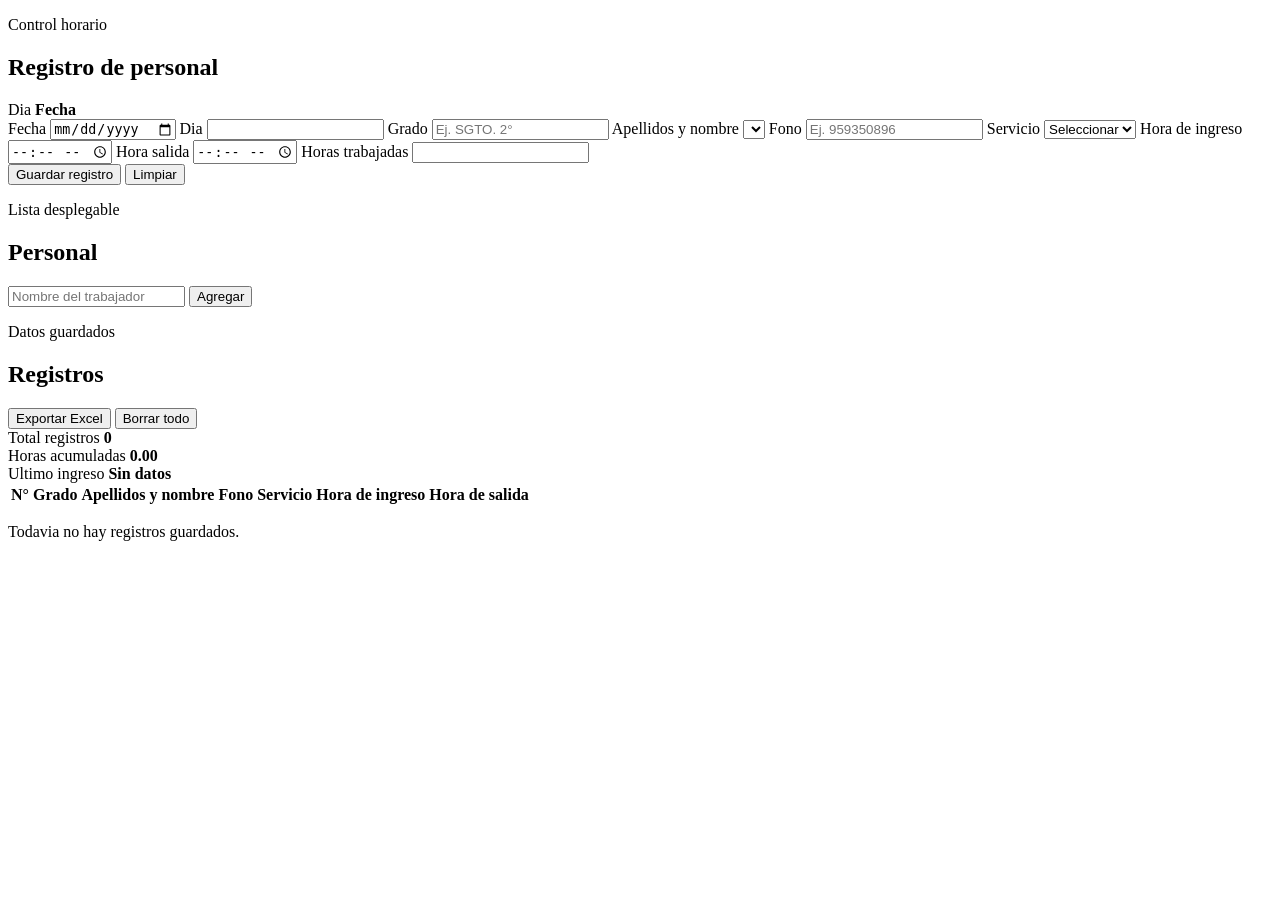
==== formulario-registro.html @ 1613841f "Add initial personal registration form HTML" ====
<!doctype html>
<html lang="es">
  <head>
    <meta charset="utf-8" />
    <meta name="viewport" content="width=device-width, initial-scale=1" />
    <title>Formulario de registro de personal</title>
    <link rel="stylesheet" href="formulario-registro.css" />
  </head>
  <body>
    <main class="app-shell">
      <section class="panel form-panel" aria-labelledby="form-title">
        <div class="panel-header">
          <div>
            <p class="eyebrow">Control horario</p>
            <h1 id="form-title">Registro de personal</h1>
          </div>
          <div class="today-card">
            <span id="todayDay">Dia</span>
            <strong id="todayDate">Fecha</strong>
          </div>
        </div>

        <form id="attendanceForm" autocomplete="off">
          <div class="field-grid">
            <label>
              Fecha
              <input id="dateInput" name="date" type="date" required />
            </label>

            <label>
              Dia
              <input id="dayInput" name="day" type="text" readonly />
            </label>

            <label>
              Grado
              <input id="gradeInput" name="grade" type="text" placeholder="Ej. SGTO. 2°" required />
            </label>

            <label>
              Apellidos y nombre
              <select id="personInput" name="person" required></select>
            </label>

            <label>
              Fono
              <input id="phoneInput" name="phone" type="tel" placeholder="Ej. 959350896" />
            </label>

            <label>
              Servicio
              <select id="serviceInput" name="service" required>
                <option value="">Seleccionar</option>
                <option value="F">F</option>
                <option value="S">S</option>
              </select>
            </label>

            <label>
              Hora de ingreso
              <input id="startInput" name="start" type="time" required />
            </label>

            <label>
              Hora salida
              <input id="endInput" name="end" type="time" required />
            </label>

            <label class="wide">
              Horas trabajadas
              <input id="hoursInput" name="hours" type="text" readonly />
            </label>
          </div>

          <div class="form-actions">
            <button type="submit" class="primary-button" id="saveButton">Guardar registro</button>
            <button type="button" class="secondary-button" id="resetButton">Limpiar</button>
          </div>
        </form>
      </section>

      <section class="panel side-panel" aria-labelledby="people-title">
        <div class="panel-header compact">
          <div>
            <p class="eyebrow">Lista desplegable</p>
            <h2 id="people-title">Personal</h2>
          </div>
        </div>

        <div class="add-person">
          <input id="newPersonInput" type="text" placeholder="Nombre del trabajador" />
          <button type="button" id="addPersonButton">Agregar</button>
        </div>

        <ul id="peopleList" class="people-list" aria-live="polite"></ul>
      </section>

      <section class="panel table-panel" aria-labelledby="records-title">
        <div class="panel-header compact">
          <div>
            <p class="eyebrow">Datos guardados</p>
            <h2 id="records-title">Registros</h2>
          </div>
          <div class="table-actions">
            <button type="button" class="secondary-button" id="exportButton">Exportar Excel</button>
            <button type="button" class="danger-button" id="clearButton">Borrar todo</button>
          </div>
        </div>

        <div class="summary-strip">
          <div>
            <span>Total registros</span>
            <strong id="totalRecords">0</strong>
          </div>
          <div>
            <span>Horas acumuladas</span>
            <strong id="totalHours">0.00</strong>
          </div>
          <div>
            <span>Ultimo ingreso</span>
            <strong id="lastRecord">Sin datos</strong>
          </div>
        </div>

        <div class="table-wrap">
          <table>
            <thead>
              <tr>
                <th>N°</th>
                <th>Grado</th>
                <th>Apellidos y nombre</th>
                <th>Fono</th>
                <th>Servicio</th>
                <th>Hora de ingreso</th>
                <th>Hora de salida</th>
                <th></th>
              </tr>
            </thead>
            <tbody id="recordsBody"></tbody>
          </table>
          <p id="emptyState" class="empty-state">Todavia no hay registros guardados.</p>
        </div>
      </section>
    </main>

    <script src="formulario-registro.js"></script>
  </body>
</html>
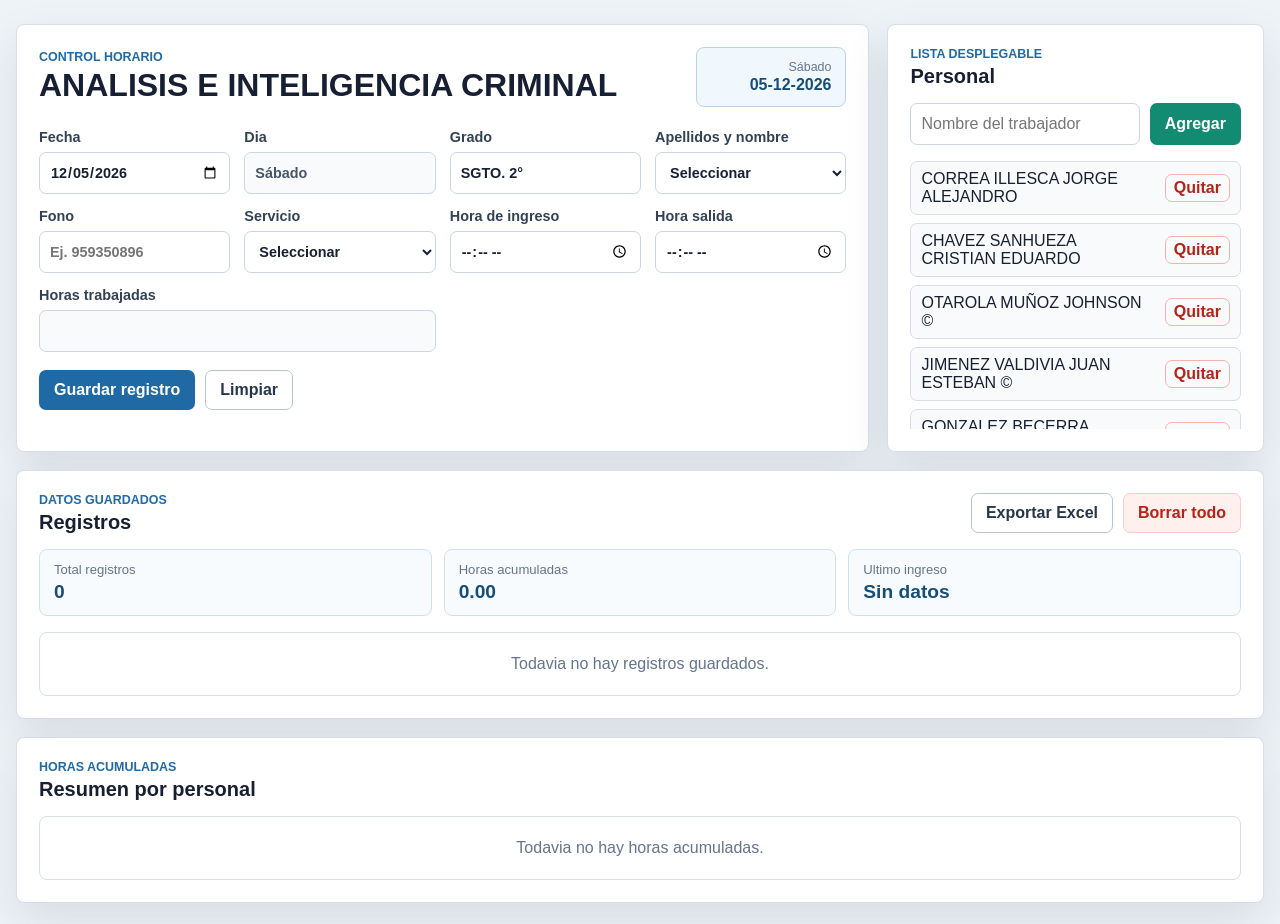
==== commit ca6f33c7: "Add files via upload" ====
--- a/formulario-registro.html
+++ b/formulario-registro.html
@@ -12,7 +12,7 @@
         <div class="panel-header">
           <div>
             <p class="eyebrow">Control horario</p>
-            <h1 id="form-title">Registro de personal</h1>
+            <h1 id="form-title">ANALISIS E INTELIGENCIA CRIMINAL</h1>
           </div>
           <div class="today-card">
             <span id="todayDay">Dia</span>
@@ -127,12 +127,15 @@
             <thead>
               <tr>
                 <th>N°</th>
+                <th>Fecha</th>
+                <th>Dia</th>
                 <th>Grado</th>
                 <th>Apellidos y nombre</th>
                 <th>Fono</th>
                 <th>Servicio</th>
                 <th>Hora de ingreso</th>
                 <th>Hora de salida</th>
+                <th>Horas</th>
                 <th></th>
               </tr>
             </thead>
@@ -141,6 +144,29 @@
           <p id="emptyState" class="empty-state">Todavia no hay registros guardados.</p>
         </div>
       </section>
+
+      <section class="panel table-panel" aria-labelledby="person-summary-title">
+        <div class="panel-header compact">
+          <div>
+            <p class="eyebrow">Horas acumuladas</p>
+            <h2 id="person-summary-title">Resumen por personal</h2>
+          </div>
+        </div>
+
+        <div class="table-wrap summary-table-wrap">
+          <table>
+            <thead>
+              <tr>
+                <th>Apellidos y nombre</th>
+                <th>Total registros</th>
+                <th>Horas acumuladas</th>
+              </tr>
+            </thead>
+            <tbody id="personSummaryBody"></tbody>
+          </table>
+          <p class="empty-state">Todavia no hay horas acumuladas.</p>
+        </div>
+      </section>
     </main>
 
     <script src="formulario-registro.js"></script>
--- a/formulario-registro.css
+++ b/formulario-registro.css
@@ -0,0 +1,387 @@
+:root {
+  color-scheme: light;
+  font-family: Inter, "Segoe UI", Arial, sans-serif;
+  --ink: #172033;
+  --muted: #64748b;
+  --line: #d7dee9;
+  --panel: #ffffff;
+  --canvas: #eef3f8;
+  --brand: #1f6aa5;
+  --brand-dark: #174e78;
+  --accent: #138a72;
+  --danger: #b42318;
+  --danger-soft: #fff0ee;
+  --shadow: 0 18px 45px rgba(23, 32, 51, 0.1);
+}
+
+* {
+  box-sizing: border-box;
+}
+
+body {
+  margin: 0;
+  min-height: 100vh;
+  background: var(--canvas);
+  color: var(--ink);
+}
+
+button,
+input,
+select {
+  font: inherit;
+}
+
+.app-shell {
+  display: grid;
+  grid-template-columns: minmax(0, 1.7fr) minmax(280px, 0.75fr);
+  gap: 18px;
+  width: min(1280px, calc(100% - 32px));
+  margin: 24px auto;
+}
+
+.panel {
+  background: var(--panel);
+  border: 1px solid var(--line);
+  border-radius: 8px;
+  box-shadow: var(--shadow);
+}
+
+.form-panel,
+.side-panel,
+.table-panel {
+  padding: 22px;
+}
+
+.table-panel {
+  grid-column: 1 / -1;
+}
+
+.panel-header {
+  display: flex;
+  align-items: center;
+  justify-content: space-between;
+  gap: 16px;
+  margin-bottom: 22px;
+}
+
+.panel-header.compact {
+  margin-bottom: 16px;
+}
+
+.eyebrow {
+  margin: 0 0 4px;
+  color: var(--brand);
+  font-size: 0.78rem;
+  font-weight: 800;
+  letter-spacing: 0;
+  text-transform: uppercase;
+}
+
+h1,
+h2 {
+  margin: 0;
+  line-height: 1.1;
+}
+
+h1 {
+  font-size: 2rem;
+}
+
+h2 {
+  font-size: 1.25rem;
+}
+
+.today-card {
+  min-width: 150px;
+  padding: 12px 14px;
+  border: 1px solid #b8d3eb;
+  border-radius: 8px;
+  background: #f1f8fd;
+  text-align: right;
+}
+
+.today-card span {
+  display: block;
+  color: var(--muted);
+  font-size: 0.78rem;
+}
+
+.today-card strong {
+  display: block;
+  margin-top: 2px;
+  color: var(--brand-dark);
+}
+
+.field-grid {
+  display: grid;
+  grid-template-columns: repeat(4, minmax(0, 1fr));
+  gap: 14px;
+}
+
+label {
+  display: grid;
+  gap: 7px;
+  color: #334155;
+  font-size: 0.9rem;
+  font-weight: 700;
+}
+
+label.wide {
+  grid-column: span 2;
+}
+
+input,
+select {
+  width: 100%;
+  min-height: 42px;
+  border: 1px solid #cbd5e1;
+  border-radius: 7px;
+  background: #ffffff;
+  color: var(--ink);
+  padding: 9px 10px;
+  outline: none;
+}
+
+input:focus,
+select:focus {
+  border-color: var(--brand);
+  box-shadow: 0 0 0 3px rgba(31, 106, 165, 0.16);
+}
+
+input[readonly] {
+  background: #f8fafc;
+  color: #475569;
+}
+
+.form-actions,
+.table-actions {
+  display: flex;
+  flex-wrap: wrap;
+  gap: 10px;
+}
+
+.form-actions {
+  margin-top: 18px;
+}
+
+button {
+  min-height: 40px;
+  border: 1px solid transparent;
+  border-radius: 7px;
+  padding: 9px 14px;
+  cursor: pointer;
+  font-weight: 800;
+}
+
+.primary-button {
+  background: var(--brand);
+  color: #ffffff;
+}
+
+.primary-button:hover {
+  background: var(--brand-dark);
+}
+
+.secondary-button {
+  background: #ffffff;
+  border-color: #b8c4d4;
+  color: #26364c;
+}
+
+.secondary-button:hover {
+  background: #f7fafc;
+}
+
+.danger-button {
+  background: var(--danger-soft);
+  border-color: #fecaca;
+  color: var(--danger);
+}
+
+.danger-button:hover {
+  background: #fee2e2;
+}
+
+.add-person {
+  display: grid;
+  grid-template-columns: 1fr auto;
+  gap: 10px;
+}
+
+.add-person button {
+  background: var(--accent);
+  color: #ffffff;
+}
+
+.people-list {
+  display: grid;
+  gap: 8px;
+  max-height: 268px;
+  overflow: auto;
+  padding: 0;
+  margin: 16px 0 0;
+  list-style: none;
+}
+
+.people-list li {
+  display: flex;
+  align-items: center;
+  justify-content: space-between;
+  gap: 10px;
+  border: 1px solid var(--line);
+  border-radius: 7px;
+  padding: 8px 10px;
+  background: #f8fafc;
+}
+
+.people-list button {
+  min-height: 28px;
+  padding: 4px 8px;
+  background: transparent;
+  border-color: #f4b4ae;
+  color: var(--danger);
+}
+
+.summary-strip {
+  display: grid;
+  grid-template-columns: repeat(3, minmax(0, 1fr));
+  gap: 12px;
+  margin-bottom: 16px;
+}
+
+.summary-strip div {
+  border: 1px solid #cfe1ef;
+  border-radius: 8px;
+  background: #f7fbfe;
+  padding: 12px 14px;
+}
+
+.summary-strip span {
+  display: block;
+  color: var(--muted);
+  font-size: 0.82rem;
+}
+
+.summary-strip strong {
+  display: block;
+  margin-top: 4px;
+  color: var(--brand-dark);
+  font-size: 1.2rem;
+}
+
+.table-wrap {
+  position: relative;
+  overflow: auto;
+  border: 1px solid var(--line);
+  border-radius: 8px;
+}
+
+table {
+  width: 100%;
+  min-width: 1180px;
+  border-collapse: collapse;
+}
+
+.summary-table-wrap table {
+  min-width: 520px;
+}
+
+th,
+td {
+  border-bottom: 1px solid var(--line);
+  padding: 10px 11px;
+  text-align: left;
+  vertical-align: middle;
+  font-size: 0.9rem;
+}
+
+th {
+  position: sticky;
+  top: 0;
+  z-index: 1;
+  background: var(--brand);
+  color: #ffffff;
+  font-weight: 800;
+}
+
+tbody tr:nth-child(even) {
+  background: #f8fbfd;
+}
+
+td:last-child,
+th:last-child {
+  width: 84px;
+  text-align: right;
+}
+
+.row-delete {
+  min-height: 30px;
+  padding: 5px 9px;
+  background: transparent;
+  border-color: #f4b4ae;
+  color: var(--danger);
+}
+
+.empty-state {
+  display: none;
+  margin: 0;
+  padding: 22px;
+  color: var(--muted);
+  text-align: center;
+}
+
+.table-wrap.is-empty table {
+  display: none;
+}
+
+.table-wrap.is-empty .empty-state {
+  display: block;
+}
+
+@media (max-width: 900px) {
+  .app-shell {
+    grid-template-columns: 1fr;
+  }
+
+  .field-grid {
+    grid-template-columns: repeat(2, minmax(0, 1fr));
+  }
+}
+
+@media (max-width: 600px) {
+  .app-shell {
+    width: min(100% - 20px, 1280px);
+    margin: 10px auto;
+  }
+
+  .form-panel,
+  .side-panel,
+  .table-panel {
+    padding: 16px;
+  }
+
+  .panel-header,
+  .summary-strip {
+    grid-template-columns: 1fr;
+  }
+
+  .panel-header {
+    align-items: flex-start;
+    flex-direction: column;
+  }
+
+  .today-card {
+    width: 100%;
+    text-align: left;
+  }
+
+  .field-grid,
+  .summary-strip {
+    display: grid;
+    grid-template-columns: 1fr;
+  }
+
+  label.wide {
+    grid-column: auto;
+  }
+}
